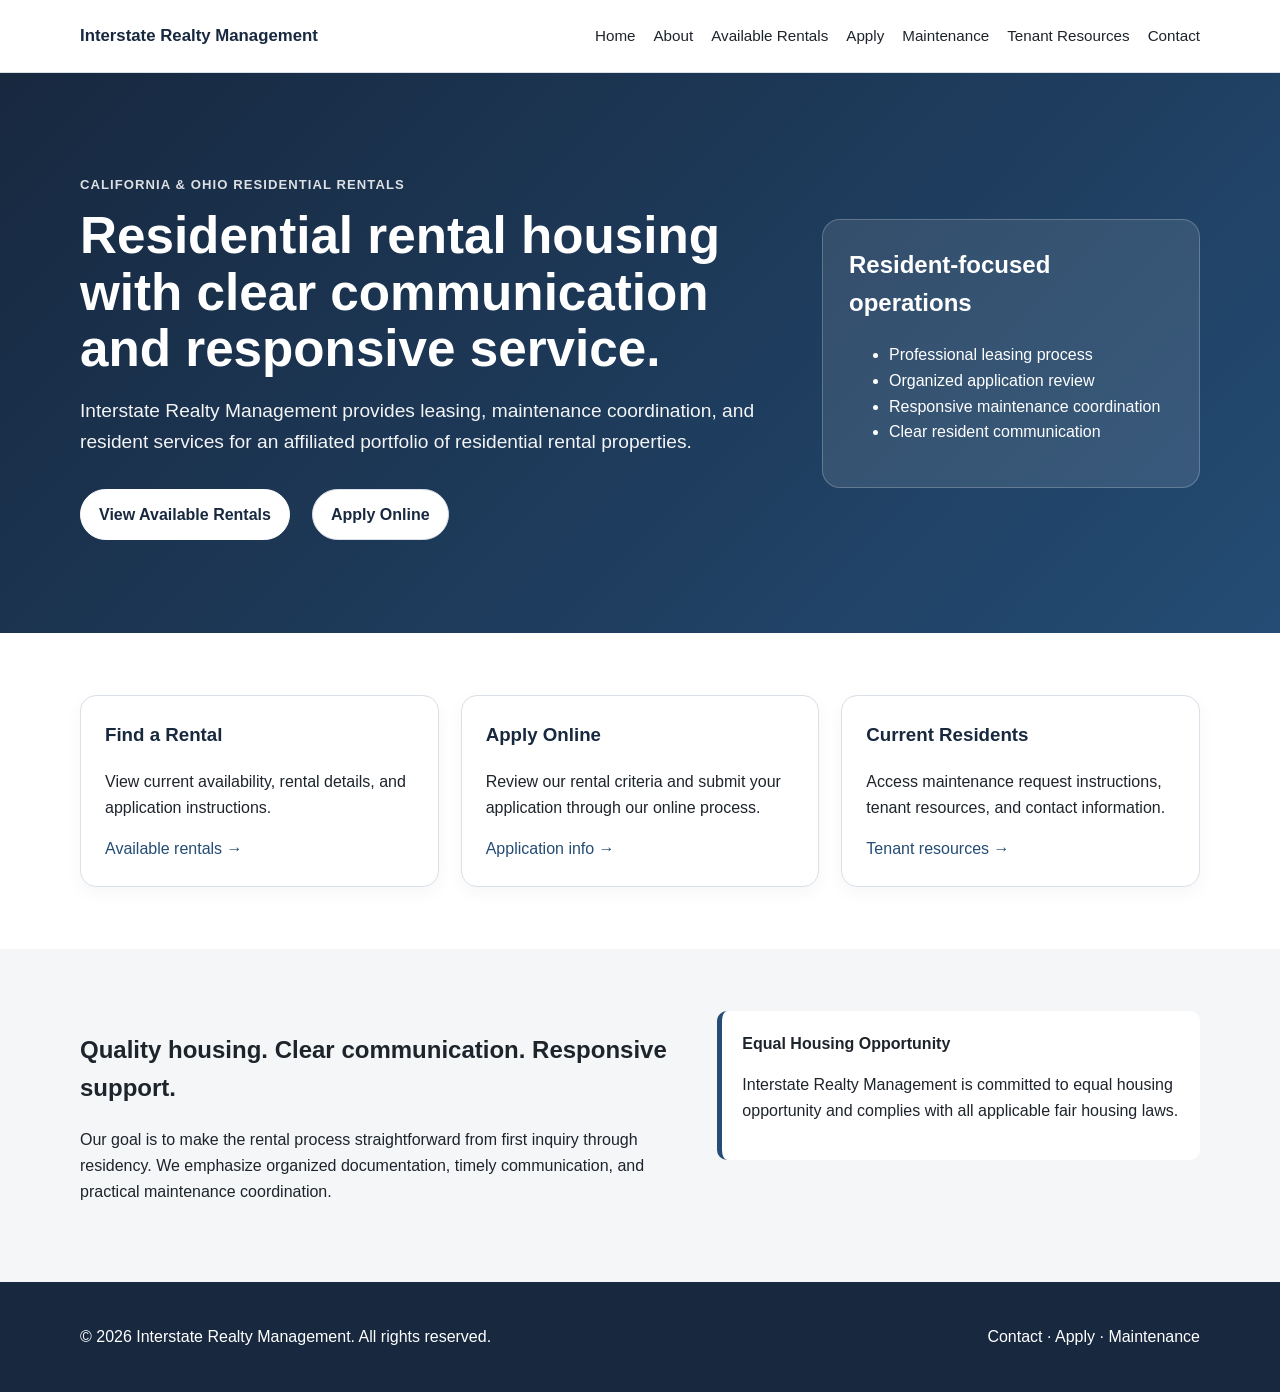
==== index.html @ 59cbd1af "Add files via upload" ====
<!DOCTYPE html>
<html lang="en">
<head>
  <meta charset="UTF-8" />
  <meta name="viewport" content="width=device-width, initial-scale=1.0" />
  <title>Interstate Realty Management</title>
  <meta name="description" content="Residential rental housing in California and Ohio with professional leasing, clear communication, and responsive resident service." />
  <link rel="stylesheet" href="styles.css" />
</head>
<body>
  <header class="site-header">
    <div class="container nav-wrap">
      <a class="logo" href="index.html">Interstate Realty Management</a>
      <button class="menu-toggle" aria-label="Toggle navigation">☰</button>
      <nav class="nav">
        <a href="index.html">Home</a>
        <a href="about.html">About</a>
        <a href="rentals.html">Available Rentals</a>
        <a href="apply.html">Apply</a>
        <a href="maintenance.html">Maintenance</a>
        <a href="resources.html">Tenant Resources</a>
        <a href="contact.html">Contact</a>
      </nav>
    </div>
  </header>

  <main>
    <section class="hero">
      <div class="container hero-grid">
        <div>
          <p class="eyebrow">California & Ohio Residential Rentals</p>
          <h1>Residential rental housing with clear communication and responsive service.</h1>
          <p class="hero-text">Interstate Realty Management provides leasing, maintenance coordination, and resident services for an affiliated portfolio of residential rental properties.</p>
          <div class="button-row">
            <a class="btn primary" href="rentals.html">View Available Rentals</a>
            <a class="btn secondary" href="apply.html">Apply Online</a>
          </div>
        </div>
        <div class="hero-card">
          <h2>Resident-focused operations</h2>
          <ul>
            <li>Professional leasing process</li>
            <li>Organized application review</li>
            <li>Responsive maintenance coordination</li>
            <li>Clear resident communication</li>
          </ul>
        </div>
      </div>
    </section>

    <section class="section">
      <div class="container cards three">
        <article class="card">
          <h3>Find a Rental</h3>
          <p>View current availability, rental details, and application instructions.</p>
          <a href="rentals.html">Available rentals →</a>
        </article>
        <article class="card">
          <h3>Apply Online</h3>
          <p>Review our rental criteria and submit your application through our online process.</p>
          <a href="apply.html">Application info →</a>
        </article>
        <article class="card">
          <h3>Current Residents</h3>
          <p>Access maintenance request instructions, tenant resources, and contact information.</p>
          <a href="resources.html">Tenant resources →</a>
        </article>
      </div>
    </section>

    <section class="section muted">
      <div class="container split">
        <div>
          <h2>Quality housing. Clear communication. Responsive support.</h2>
          <p>Our goal is to make the rental process straightforward from first inquiry through residency. We emphasize organized documentation, timely communication, and practical maintenance coordination.</p>
        </div>
        <div class="notice">
          <strong>Equal Housing Opportunity</strong>
          <p>Interstate Realty Management is committed to equal housing opportunity and complies with all applicable fair housing laws.</p>
        </div>
      </div>
    </section>
  </main>

  <footer class="site-footer">
    <div class="container footer-grid">
      <p>© <span id="year"></span> Interstate Realty Management. All rights reserved.</p>
      <p><a href="contact.html">Contact</a> · <a href="apply.html">Apply</a> · <a href="maintenance.html">Maintenance</a></p>
    </div>
  </footer>
  <script src="script.js"></script>
</body>
</html>
---- styles.css ----
:root{--navy:#17283f;--blue:#244c74;--light:#f4f6f8;--text:#1e242b;--muted:#5d6975;--border:#d9e0e7;--white:#fff}*{box-sizing:border-box}body{margin:0;font-family:Arial,Helvetica,sans-serif;color:var(--text);line-height:1.6;background:var(--white)}a{color:var(--blue);text-decoration:none}a:hover{text-decoration:underline}.container{width:min(1120px,92%);margin:auto}.site-header{background:var(--white);border-bottom:1px solid var(--border);position:sticky;top:0;z-index:10}.nav-wrap{display:flex;justify-content:space-between;align-items:center;min-height:72px}.logo{font-weight:700;color:var(--navy);font-size:1.05rem}.nav{display:flex;gap:18px;align-items:center}.nav a{color:var(--text);font-size:.95rem}.menu-toggle{display:none;background:none;border:0;font-size:1.6rem}.hero{background:linear-gradient(135deg,var(--navy),var(--blue));color:var(--white);padding:88px 0}.hero-grid{display:grid;grid-template-columns:1.3fr .7fr;gap:40px;align-items:center}.eyebrow{text-transform:uppercase;letter-spacing:.08em;font-weight:700;font-size:.82rem;opacity:.85}.hero h1,.page-hero h1{font-size:clamp(2rem,4vw,3.6rem);line-height:1.1;margin:0 0 18px}.hero-text{font-size:1.2rem;max-width:720px;opacity:.95}.hero-card{background:rgba(255,255,255,.1);border:1px solid rgba(255,255,255,.22);border-radius:18px;padding:26px}.hero-card h2{margin-top:0}.button-row{display:flex;gap:14px;flex-wrap:wrap;margin-top:26px}.btn{display:inline-block;padding:12px 18px;border-radius:999px;font-weight:700;border:1px solid var(--border);margin:5px 8px 5px 0}.btn.primary{background:var(--blue);color:var(--white);border-color:var(--blue)}.hero .btn.primary{background:var(--white);color:var(--navy);border-color:var(--white)}.btn.secondary{background:var(--white);color:var(--navy)}.section{padding:62px 0}.muted{background:var(--light)}.cards{display:grid;gap:22px}.cards.three{grid-template-columns:repeat(3,1fr)}.cards.two{grid-template-columns:repeat(2,1fr)}.card{border:1px solid var(--border);border-radius:16px;padding:24px;background:var(--white);box-shadow:0 6px 18px rgba(0,0,0,.04)}.card h3{margin-top:0;color:var(--navy)}.split{display:grid;grid-template-columns:1fr .8fr;gap:34px;align-items:start}.notice{border-left:5px solid var(--blue);background:var(--white);padding:20px;border-radius:10px}.page-hero{background:var(--light);padding:58px 0;border-bottom:1px solid var(--border)}.page-hero p{font-size:1.18rem;color:var(--muted);max-width:760px}.content{max-width:850px}.content h2{color:var(--navy);margin-top:34px}.image-placeholder{height:180px;border-radius:12px;background:var(--light);display:flex;align-items:center;justify-content:center;color:var(--muted);margin-bottom:16px}.small-note{color:var(--muted);font-size:.95rem;margin-top:18px}.site-footer{background:var(--navy);color:var(--white);padding:26px 0;margin-top:0}.site-footer a{color:var(--white)}.footer-grid{display:flex;justify-content:space-between;gap:20px;flex-wrap:wrap}ol{padding-left:22px}@media(max-width:800px){.menu-toggle{display:block}.nav{display:none;position:absolute;top:72px;left:0;right:0;background:var(--white);border-bottom:1px solid var(--border);padding:16px 4%;flex-direction:column;align-items:flex-start}.nav.open{display:flex}.hero-grid,.split,.cards.three,.cards.two{grid-template-columns:1fr}.hero{padding:62px 0}.footer-grid{display:block}.btn{width:100%;text-align:center}}
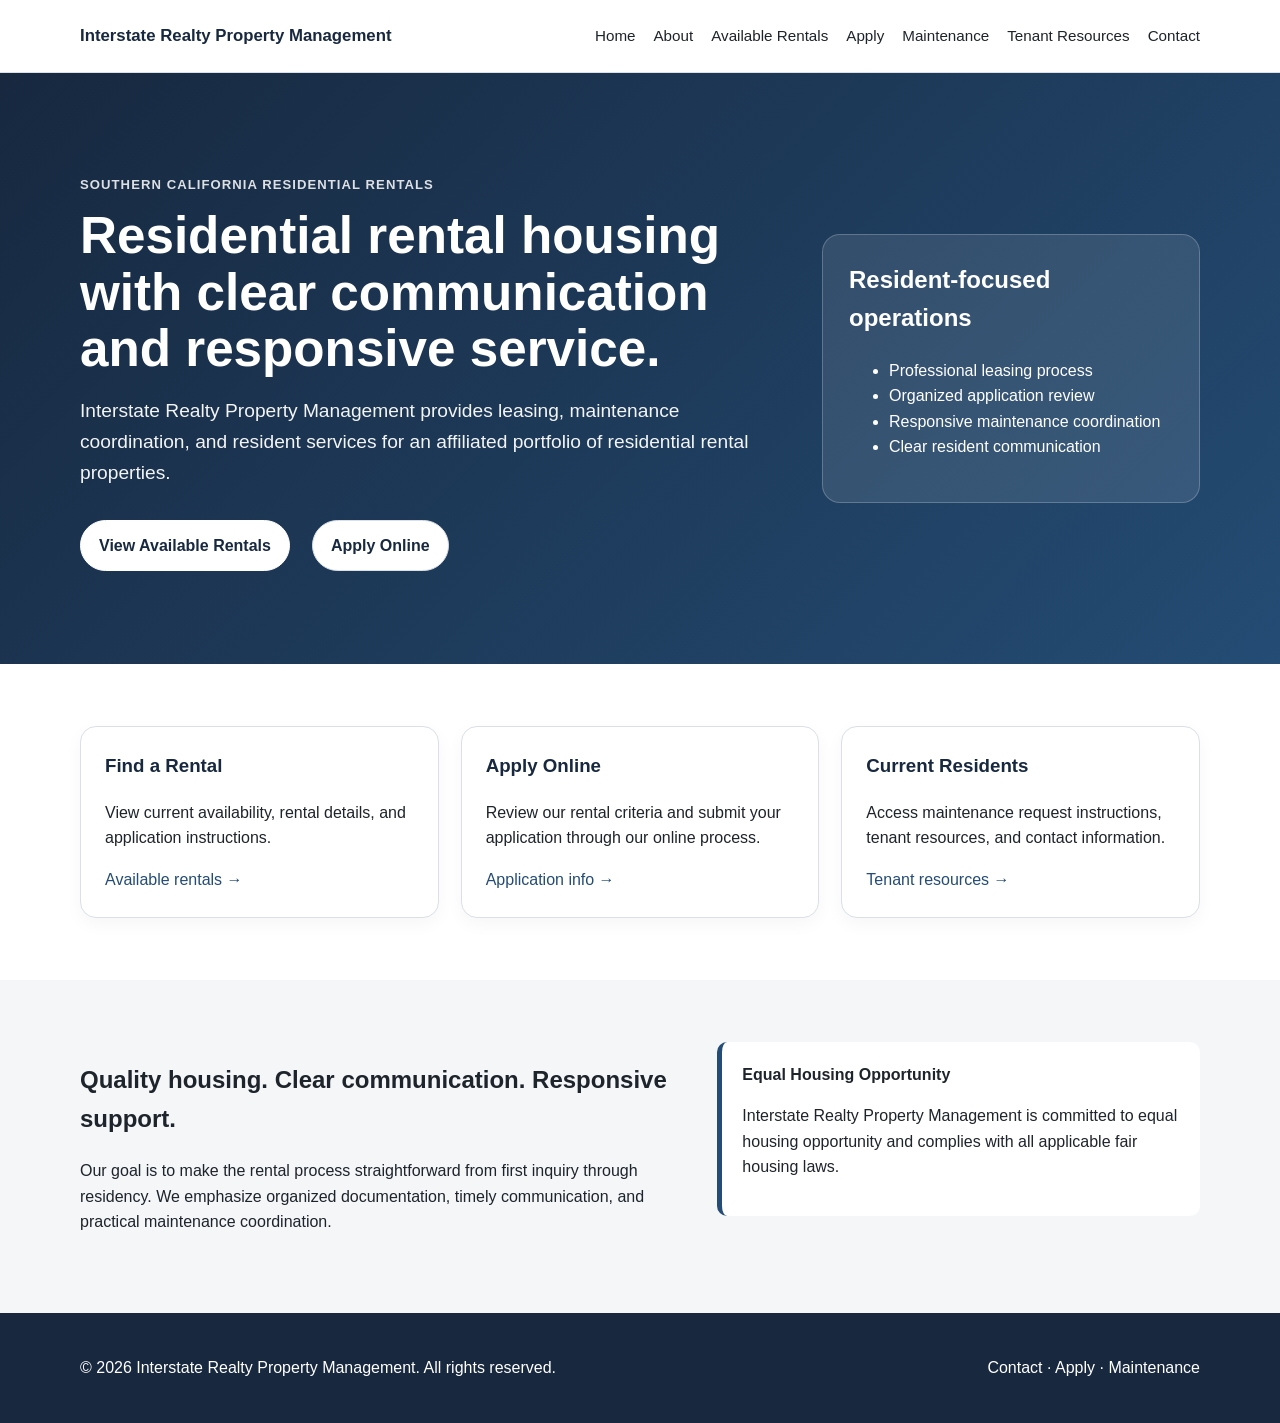
==== commit d07b0245: "Update index.html" ====
--- a/index.html
+++ b/index.html
@@ -3,14 +3,14 @@
 <head>
   <meta charset="UTF-8" />
   <meta name="viewport" content="width=device-width, initial-scale=1.0" />
-  <title>Interstate Realty Management</title>
-  <meta name="description" content="Residential rental housing in California and Ohio with professional leasing, clear communication, and responsive resident service." />
+  <title>Interstate Realty Property Management</title>
+  <meta name="description" content="Residential rental housing in Southern California with professional leasing, clear communication, and responsive resident service." />
   <link rel="stylesheet" href="styles.css" />
 </head>
 <body>
   <header class="site-header">
     <div class="container nav-wrap">
-      <a class="logo" href="index.html">Interstate Realty Management</a>
+      <a class="logo" href="index.html">Interstate Realty Property Management</a>
       <button class="menu-toggle" aria-label="Toggle navigation">☰</button>
       <nav class="nav">
         <a href="index.html">Home</a>
@@ -28,9 +28,9 @@
     <section class="hero">
       <div class="container hero-grid">
         <div>
-          <p class="eyebrow">California & Ohio Residential Rentals</p>
+          <p class="eyebrow">Southern California Residential Rentals</p>
           <h1>Residential rental housing with clear communication and responsive service.</h1>
-          <p class="hero-text">Interstate Realty Management provides leasing, maintenance coordination, and resident services for an affiliated portfolio of residential rental properties.</p>
+          <p class="hero-text">Interstate Realty Property Management provides leasing, maintenance coordination, and resident services for an affiliated portfolio of residential rental properties.</p>
           <div class="button-row">
             <a class="btn primary" href="rentals.html">View Available Rentals</a>
             <a class="btn secondary" href="apply.html">Apply Online</a>
@@ -76,7 +76,7 @@
         </div>
         <div class="notice">
           <strong>Equal Housing Opportunity</strong>
-          <p>Interstate Realty Management is committed to equal housing opportunity and complies with all applicable fair housing laws.</p>
+          <p>Interstate Realty Property Management is committed to equal housing opportunity and complies with all applicable fair housing laws.</p>
         </div>
       </div>
     </section>
@@ -84,7 +84,7 @@
 
   <footer class="site-footer">
     <div class="container footer-grid">
-      <p>© <span id="year"></span> Interstate Realty Management. All rights reserved.</p>
+      <p>© <span id="year"></span> Interstate Realty Property Management. All rights reserved.</p>
       <p><a href="contact.html">Contact</a> · <a href="apply.html">Apply</a> · <a href="maintenance.html">Maintenance</a></p>
     </div>
   </footer>
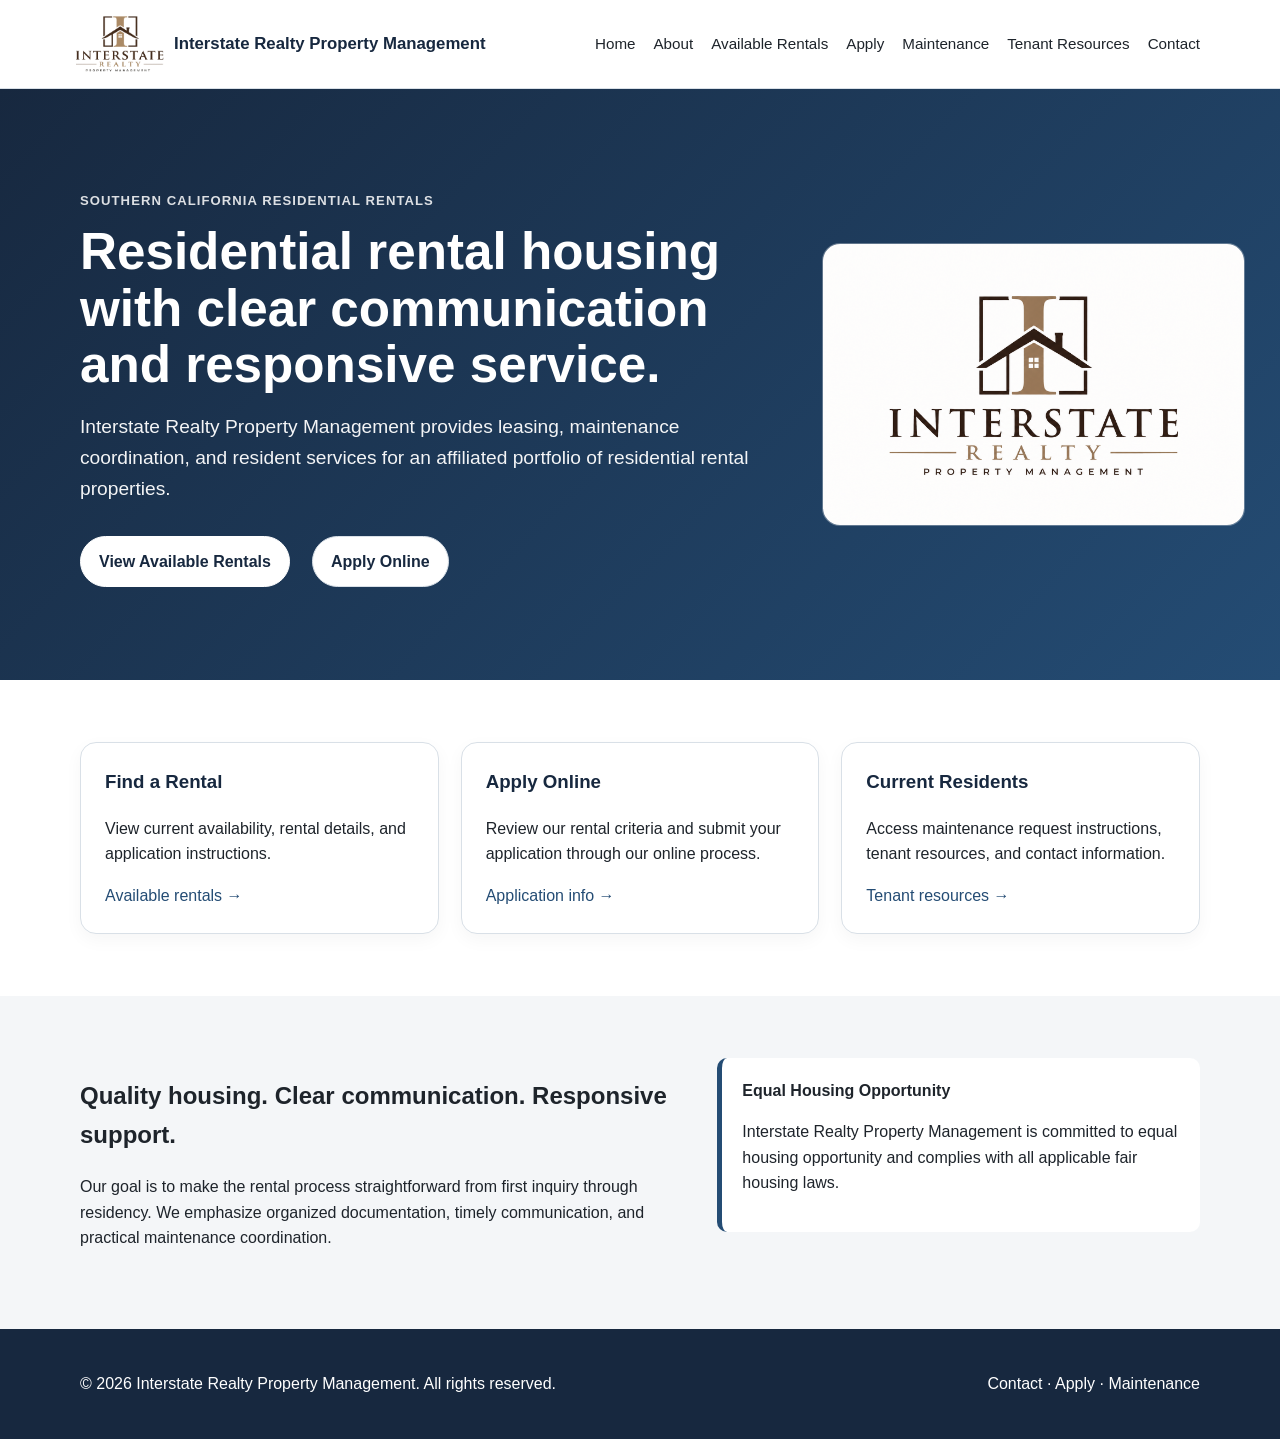
==== commit 0c360284: "Add files via upload" ====
--- a/index.html
+++ b/index.html
@@ -10,7 +10,10 @@
 <body>
   <header class="site-header">
     <div class="container nav-wrap">
-      <a class="logo" href="index.html">Interstate Realty Property Management</a>
+      <a class="logo" href="index.html">
+        <img src="images/irpmpng.png" alt="Interstate Realty Property Management logo" class="site-logo" />
+        <span>Interstate Realty Property Management</span>
+      </a>
       <button class="menu-toggle" aria-label="Toggle navigation">☰</button>
       <nav class="nav">
         <a href="index.html">Home</a>
@@ -36,14 +39,8 @@
             <a class="btn secondary" href="apply.html">Apply Online</a>
           </div>
         </div>
-        <div class="hero-card">
-          <h2>Resident-focused operations</h2>
-          <ul>
-            <li>Professional leasing process</li>
-            <li>Organized application review</li>
-            <li>Responsive maintenance coordination</li>
-            <li>Clear resident communication</li>
-          </ul>
+        <div class="hero-card hero-image-card">
+          <img src="images/irpm.png" alt="Interstate Realty Property Management" />
         </div>
       </div>
     </section>
--- a/styles.css
+++ b/styles.css
@@ -1 +1 @@
-:root{--navy:#17283f;--blue:#244c74;--light:#f4f6f8;--text:#1e242b;--muted:#5d6975;--border:#d9e0e7;--white:#fff}*{box-sizing:border-box}body{margin:0;font-family:Arial,Helvetica,sans-serif;color:var(--text);line-height:1.6;background:var(--white)}a{color:var(--blue);text-decoration:none}a:hover{text-decoration:underline}.container{width:min(1120px,92%);margin:auto}.site-header{background:var(--white);border-bottom:1px solid var(--border);position:sticky;top:0;z-index:10}.nav-wrap{display:flex;justify-content:space-between;align-items:center;min-height:72px}.logo{font-weight:700;color:var(--navy);font-size:1.05rem}.nav{display:flex;gap:18px;align-items:center}.nav a{color:var(--text);font-size:.95rem}.menu-toggle{display:none;background:none;border:0;font-size:1.6rem}.hero{background:linear-gradient(135deg,var(--navy),var(--blue));color:var(--white);padding:88px 0}.hero-grid{display:grid;grid-template-columns:1.3fr .7fr;gap:40px;align-items:center}.eyebrow{text-transform:uppercase;letter-spacing:.08em;font-weight:700;font-size:.82rem;opacity:.85}.hero h1,.page-hero h1{font-size:clamp(2rem,4vw,3.6rem);line-height:1.1;margin:0 0 18px}.hero-text{font-size:1.2rem;max-width:720px;opacity:.95}.hero-card{background:rgba(255,255,255,.1);border:1px solid rgba(255,255,255,.22);border-radius:18px;padding:26px}.hero-card h2{margin-top:0}.button-row{display:flex;gap:14px;flex-wrap:wrap;margin-top:26px}.btn{display:inline-block;padding:12px 18px;border-radius:999px;font-weight:700;border:1px solid var(--border);margin:5px 8px 5px 0}.btn.primary{background:var(--blue);color:var(--white);border-color:var(--blue)}.hero .btn.primary{background:var(--white);color:var(--navy);border-color:var(--white)}.btn.secondary{background:var(--white);color:var(--navy)}.section{padding:62px 0}.muted{background:var(--light)}.cards{display:grid;gap:22px}.cards.three{grid-template-columns:repeat(3,1fr)}.cards.two{grid-template-columns:repeat(2,1fr)}.card{border:1px solid var(--border);border-radius:16px;padding:24px;background:var(--white);box-shadow:0 6px 18px rgba(0,0,0,.04)}.card h3{margin-top:0;color:var(--navy)}.split{display:grid;grid-template-columns:1fr .8fr;gap:34px;align-items:start}.notice{border-left:5px solid var(--blue);background:var(--white);padding:20px;border-radius:10px}.page-hero{background:var(--light);padding:58px 0;border-bottom:1px solid var(--border)}.page-hero p{font-size:1.18rem;color:var(--muted);max-width:760px}.content{max-width:850px}.content h2{color:var(--navy);margin-top:34px}.image-placeholder{height:180px;border-radius:12px;background:var(--light);display:flex;align-items:center;justify-content:center;color:var(--muted);margin-bottom:16px}.small-note{color:var(--muted);font-size:.95rem;margin-top:18px}.site-footer{background:var(--navy);color:var(--white);padding:26px 0;margin-top:0}.site-footer a{color:var(--white)}.footer-grid{display:flex;justify-content:space-between;gap:20px;flex-wrap:wrap}ol{padding-left:22px}@media(max-width:800px){.menu-toggle{display:block}.nav{display:none;position:absolute;top:72px;left:0;right:0;background:var(--white);border-bottom:1px solid var(--border);padding:16px 4%;flex-direction:column;align-items:flex-start}.nav.open{display:flex}.hero-grid,.split,.cards.three,.cards.two{grid-template-columns:1fr}.hero{padding:62px 0}.footer-grid{display:block}.btn{width:100%;text-align:center}}
+:root{--navy:#17283f;--blue:#244c74;--light:#f4f6f8;--text:#1e242b;--muted:#5d6975;--border:#d9e0e7;--white:#fff}*{box-sizing:border-box}body{margin:0;font-family:Arial,Helvetica,sans-serif;color:var(--text);line-height:1.6;background:var(--white)}a{color:var(--blue);text-decoration:none}a:hover{text-decoration:underline}.container{width:min(1120px,92%);margin:auto}.site-header{background:var(--white);border-bottom:1px solid var(--border);position:sticky;top:0;z-index:10}.nav-wrap{display:flex;justify-content:space-between;align-items:center;min-height:72px}.logo{font-weight:700;color:var(--navy);font-size:1.05rem;display:inline-flex;align-items:center;gap:10px}.site-logo{width:88px;height:88px;object-fit:contain;display:block;flex-shrink:0;margin-left:-4px}.nav{display:flex;gap:18px;align-items:center}.nav a{color:var(--text);font-size:.95rem}.menu-toggle{display:none;background:none;border:0;font-size:1.6rem}.hero{background:linear-gradient(135deg,var(--navy),var(--blue));color:var(--white);padding:88px 0}.hero-grid{display:grid;grid-template-columns:1.3fr .7fr;gap:40px;align-items:center}.eyebrow{text-transform:uppercase;letter-spacing:.08em;font-weight:700;font-size:.82rem;opacity:.85}.hero h1,.page-hero h1{font-size:clamp(2rem,4vw,3.6rem);line-height:1.1;margin:0 0 18px}.hero-text{font-size:1.2rem;max-width:720px;opacity:.95}.hero-card{background:rgba(255,255,255,.1);border:1px solid rgba(255,255,255,.22);border-radius:18px;padding:26px}.hero-card h2{margin-top:0}.hero-image-card{padding:0;overflow:hidden;display:flex;align-items:center;justify-content:center;min-height:280px;max-height:360px;width:112%}.hero-image-card img{width:100%;height:100%;object-fit:cover;display:block;background:#fff}.button-row{display:flex;gap:14px;flex-wrap:wrap;margin-top:26px}.btn{display:inline-block;padding:12px 18px;border-radius:999px;font-weight:700;border:1px solid var(--border);margin:5px 8px 5px 0}.btn.primary{background:var(--blue);color:var(--white);border-color:var(--blue)}.hero .btn.primary{background:var(--white);color:var(--navy);border-color:var(--white)}.btn.secondary{background:var(--white);color:var(--navy)}.section{padding:62px 0}.muted{background:var(--light)}.cards{display:grid;gap:22px}.cards.three{grid-template-columns:repeat(3,1fr)}.cards.two{grid-template-columns:repeat(2,1fr)}.card{border:1px solid var(--border);border-radius:16px;padding:24px;background:var(--white);box-shadow:0 6px 18px rgba(0,0,0,.04)}.card h3{margin-top:0;color:var(--navy)}.split{display:grid;grid-template-columns:1fr .8fr;gap:34px;align-items:start}.notice{border-left:5px solid var(--blue);background:var(--white);padding:20px;border-radius:10px}.page-hero{background:var(--light);padding:58px 0;border-bottom:1px solid var(--border)}.page-hero p{font-size:1.18rem;color:var(--muted);max-width:760px}.content{max-width:850px}.content h2{color:var(--navy);margin-top:34px}.image-placeholder{height:180px;border-radius:12px;background:var(--light);display:flex;align-items:center;justify-content:center;color:var(--muted);margin-bottom:16px}.small-note{color:var(--muted);font-size:.95rem;margin-top:18px}.site-footer{background:var(--navy);color:var(--white);padding:26px 0;margin-top:0}.site-footer a{color:var(--white)}.footer-grid{display:flex;justify-content:space-between;gap:20px;flex-wrap:wrap}ol{padding-left:22px}@media(max-width:800px){.menu-toggle{display:block}.nav{display:none;position:absolute;top:72px;left:0;right:0;background:var(--white);border-bottom:1px solid var(--border);padding:16px 4%;flex-direction:column;align-items:flex-start}.nav.open{display:flex}.hero-grid,.split,.cards.three,.cards.two{grid-template-columns:1fr}.hero{padding:62px 0}.footer-grid{display:block}.btn{width:100%;text-align:center}}
